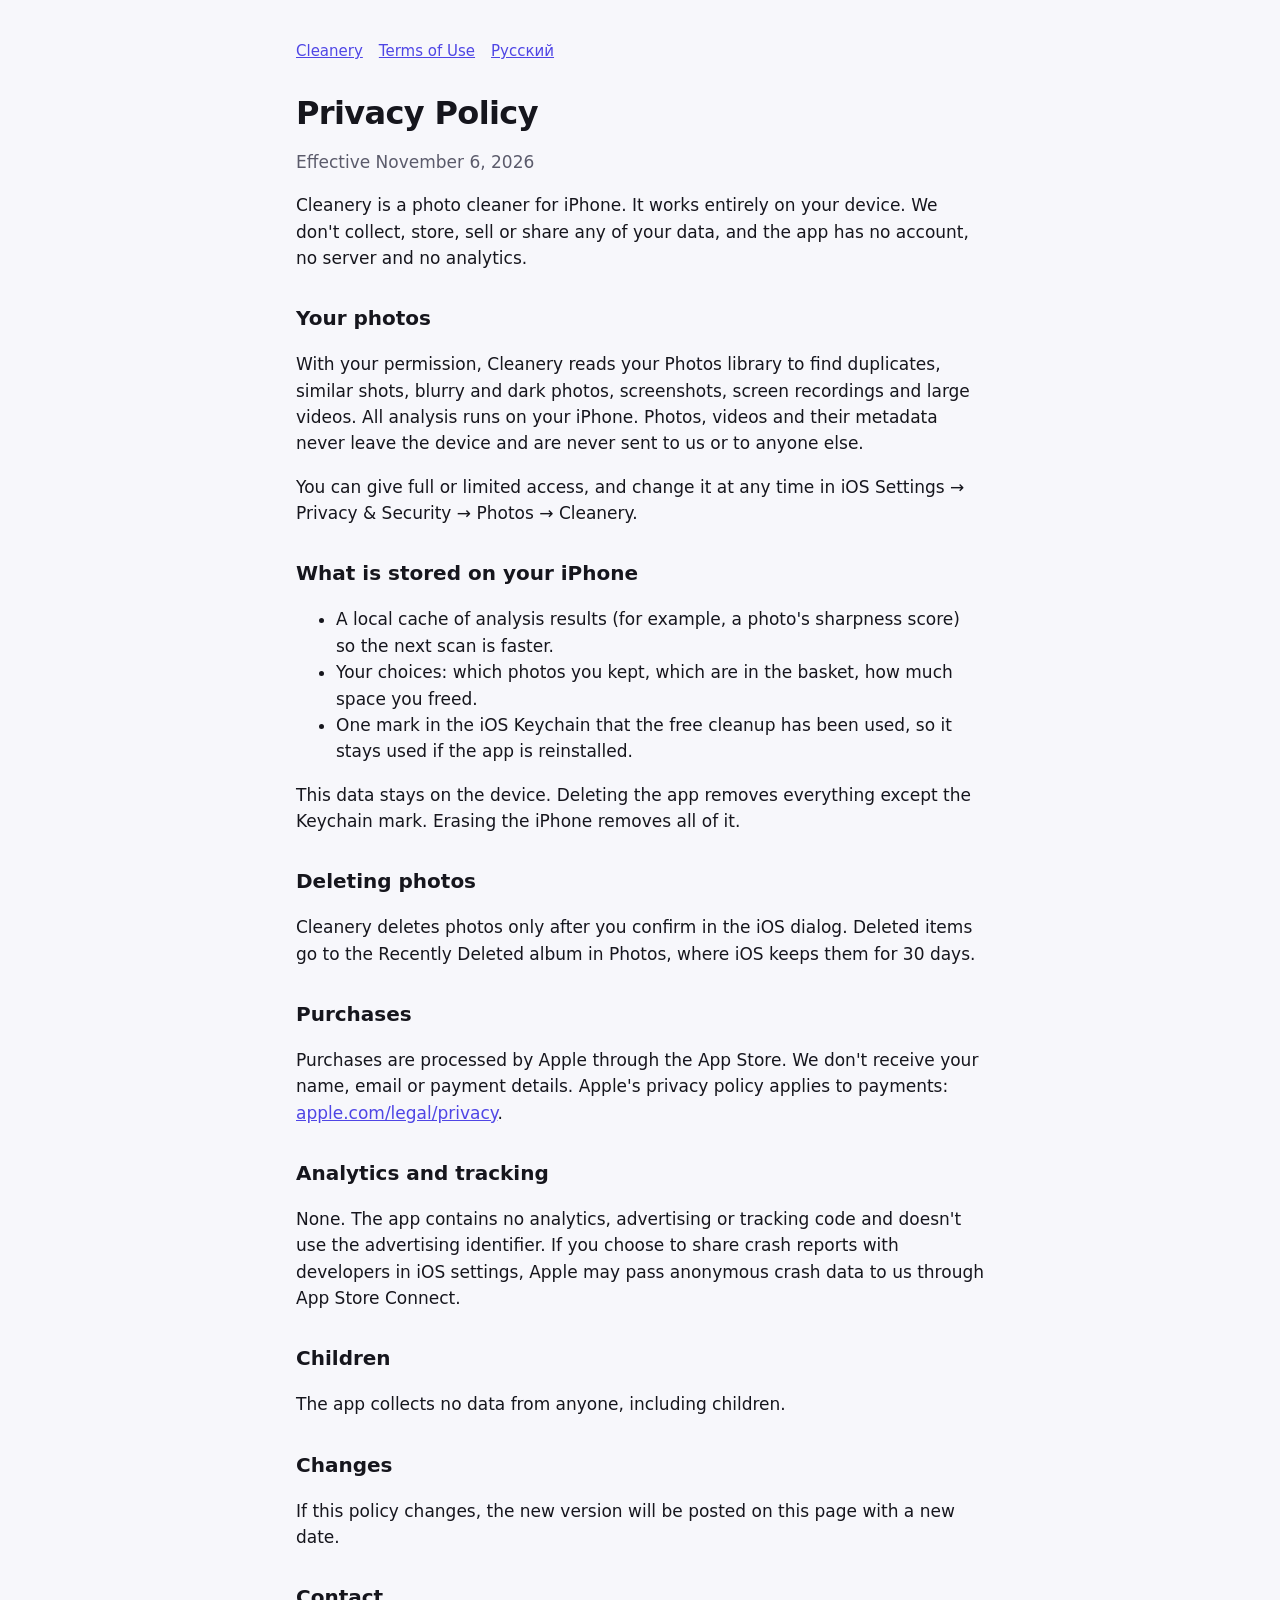
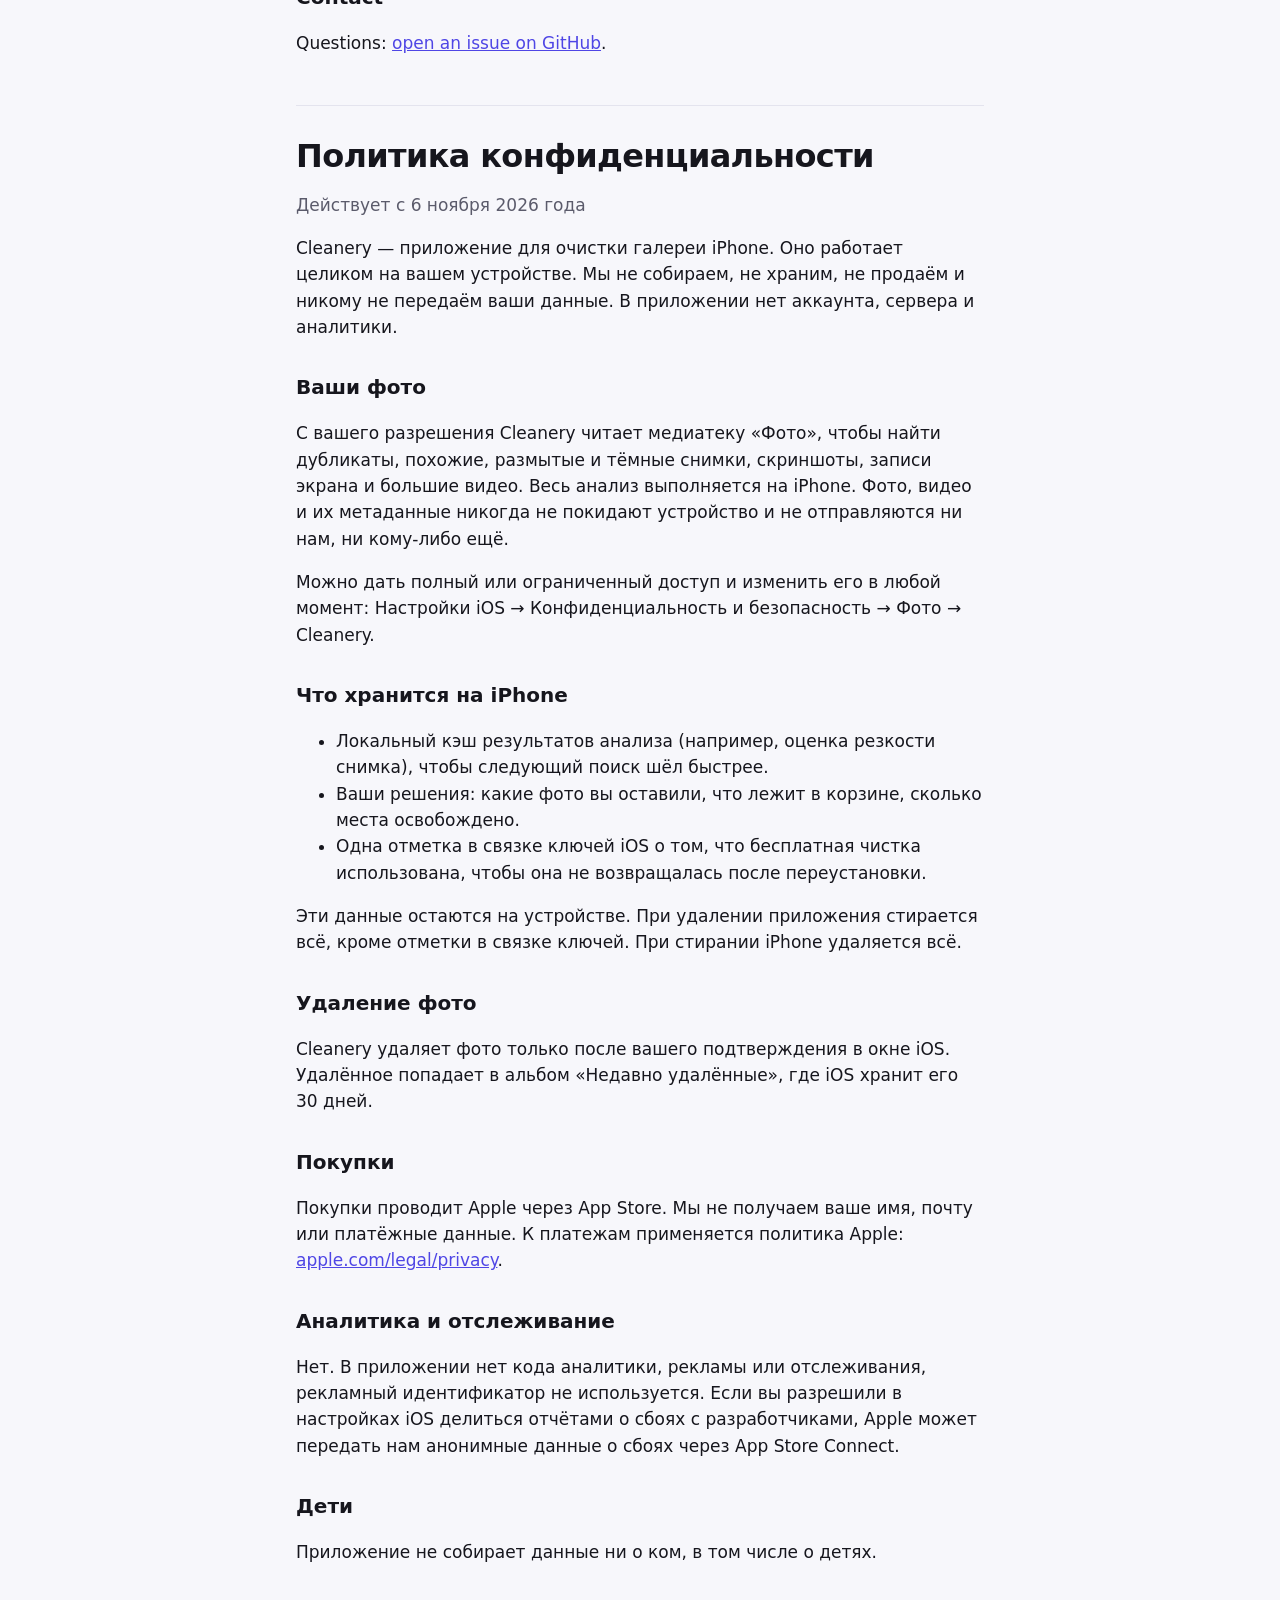
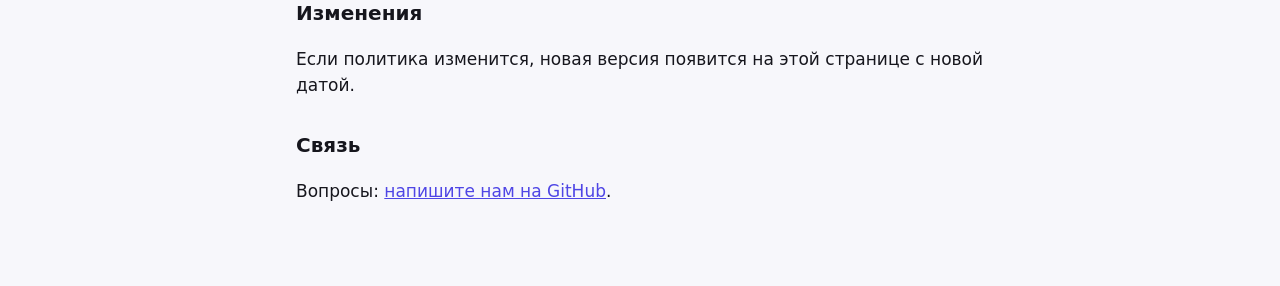
==== privacy/index.html @ 51f53373 "Cleanery site: landing, privacy policy, terms of use Co-Authored-By: Claude Opus 5.5 <noreply@anthro" ====
<!doctype html>
<html lang="en">
<head>
<meta charset="utf-8">
<meta name="viewport" content="width=device-width, initial-scale=1">
<title>Cleanery Privacy Policy</title>
<link rel="stylesheet" href="../style.css">
</head>
<body>
<main>
<nav><a href="../">Cleanery</a><a href="../terms/">Terms of Use</a><a href="#ru">Русский</a></nav>

<h1>Privacy Policy</h1>
<p class="muted">Effective November 6, 2026</p>

<p>Cleanery is a photo cleaner for iPhone. It works entirely on your device. We don't collect, store, sell or share any of your data, and the app has no account, no server and no analytics.</p>

<h2>Your photos</h2>
<p>With your permission, Cleanery reads your Photos library to find duplicates, similar shots, blurry and dark photos, screenshots, screen recordings and large videos. All analysis runs on your iPhone. Photos, videos and their metadata never leave the device and are never sent to us or to anyone else.</p>
<p>You can give full or limited access, and change it at any time in iOS Settings → Privacy &amp; Security → Photos → Cleanery.</p>

<h2>What is stored on your iPhone</h2>
<ul>
<li>A local cache of analysis results (for example, a photo's sharpness score) so the next scan is faster.</li>
<li>Your choices: which photos you kept, which are in the basket, how much space you freed.</li>
<li>One mark in the iOS Keychain that the free cleanup has been used, so it stays used if the app is reinstalled.</li>
</ul>
<p>This data stays on the device. Deleting the app removes everything except the Keychain mark. Erasing the iPhone removes all of it.</p>

<h2>Deleting photos</h2>
<p>Cleanery deletes photos only after you confirm in the iOS dialog. Deleted items go to the Recently Deleted album in Photos, where iOS keeps them for 30 days.</p>

<h2>Purchases</h2>
<p>Purchases are processed by Apple through the App Store. We don't receive your name, email or payment details. Apple's privacy policy applies to payments: <a href="https://www.apple.com/legal/privacy/">apple.com/legal/privacy</a>.</p>

<h2>Analytics and tracking</h2>
<p>None. The app contains no analytics, advertising or tracking code and doesn't use the advertising identifier. If you choose to share crash reports with developers in iOS settings, Apple may pass anonymous crash data to us through App Store Connect.</p>

<h2>Children</h2>
<p>The app collects no data from anyone, including children.</p>

<h2>Changes</h2>
<p>If this policy changes, the new version will be posted on this page with a new date.</p>

<h2>Contact</h2>
<p>Questions: <a href="https://github.com/cleanery-app/cleanery-app.github.io/issues">open an issue on GitHub</a>.</p>

<section class="lang" id="ru" lang="ru">
<h1>Политика конфиденциальности</h1>
<p class="muted">Действует с 6 ноября 2026 года</p>

<p>Cleanery — приложение для очистки галереи iPhone. Оно работает целиком на вашем устройстве. Мы не собираем, не храним, не продаём и никому не передаём ваши данные. В приложении нет аккаунта, сервера и аналитики.</p>

<h2>Ваши фото</h2>
<p>С вашего разрешения Cleanery читает медиатеку «Фото», чтобы найти дубликаты, похожие, размытые и тёмные снимки, скриншоты, записи экрана и большие видео. Весь анализ выполняется на iPhone. Фото, видео и их метаданные никогда не покидают устройство и не отправляются ни нам, ни кому-либо ещё.</p>
<p>Можно дать полный или ограниченный доступ и изменить его в любой момент: Настройки iOS → Конфиденциальность и безопасность → Фото → Cleanery.</p>

<h2>Что хранится на iPhone</h2>
<ul>
<li>Локальный кэш результатов анализа (например, оценка резкости снимка), чтобы следующий поиск шёл быстрее.</li>
<li>Ваши решения: какие фото вы оставили, что лежит в корзине, сколько места освобождено.</li>
<li>Одна отметка в связке ключей iOS о том, что бесплатная чистка использована, чтобы она не возвращалась после переустановки.</li>
</ul>
<p>Эти данные остаются на устройстве. При удалении приложения стирается всё, кроме отметки в связке ключей. При стирании iPhone удаляется всё.</p>

<h2>Удаление фото</h2>
<p>Cleanery удаляет фото только после вашего подтверждения в окне iOS. Удалённое попадает в альбом «Недавно удалённые», где iOS хранит его 30 дней.</p>

<h2>Покупки</h2>
<p>Покупки проводит Apple через App Store. Мы не получаем ваше имя, почту или платёжные данные. К платежам применяется политика Apple: <a href="https://www.apple.com/legal/privacy/ru/">apple.com/legal/privacy</a>.</p>

<h2>Аналитика и отслеживание</h2>
<p>Нет. В приложении нет кода аналитики, рекламы или отслеживания, рекламный идентификатор не используется. Если вы разрешили в настройках iOS делиться отчётами о сбоях с разработчиками, Apple может передать нам анонимные данные о сбоях через App Store Connect.</p>

<h2>Дети</h2>
<p>Приложение не собирает данные ни о ком, в том числе о детях.</p>

<h2>Изменения</h2>
<p>Если политика изменится, новая версия появится на этой странице с новой датой.</p>

<h2>Связь</h2>
<p>Вопросы: <a href="https://github.com/cleanery-app/cleanery-app.github.io/issues">напишите нам на GitHub</a>.</p>
</section>
</main>
</body>
</html>
---- style.css ----
:root{--bg:#f7f7fb;--text:#16161d;--muted:#5b5b6b;--accent:#4F46E5;--card:#fff;--line:#e4e4ee}
@media (prefers-color-scheme:dark){:root{--bg:#0e0e14;--text:#f2f2f7;--muted:#a3a3b5;--accent:#8b84ff;--card:#17171f;--line:#2a2a36}}
*{box-sizing:border-box}
body{margin:0;background:var(--bg);color:var(--text);font:17px/1.55 -apple-system,BlinkMacSystemFont,"Segoe UI",system-ui,sans-serif}
main{max-width:720px;margin:0 auto;padding:40px 16px 64px}
h1{font-size:2rem;line-height:1.15;letter-spacing:-.02em;margin:0 0 8px}
h2{font-size:1.25rem;margin:32px 0 8px}
p,li{color:var(--text)}
.muted{color:var(--muted)}
a{color:var(--accent)}
nav{display:flex;gap:16px;flex-wrap:wrap;margin-bottom:32px;font-size:15px}
.lang{border-top:1px solid var(--line);margin-top:48px;padding-top:32px}
.card{background:var(--card);border:1px solid var(--line);border-radius:16px;padding:20px;margin:16px 0}
img.icon{width:96px;height:96px;border-radius:22px}
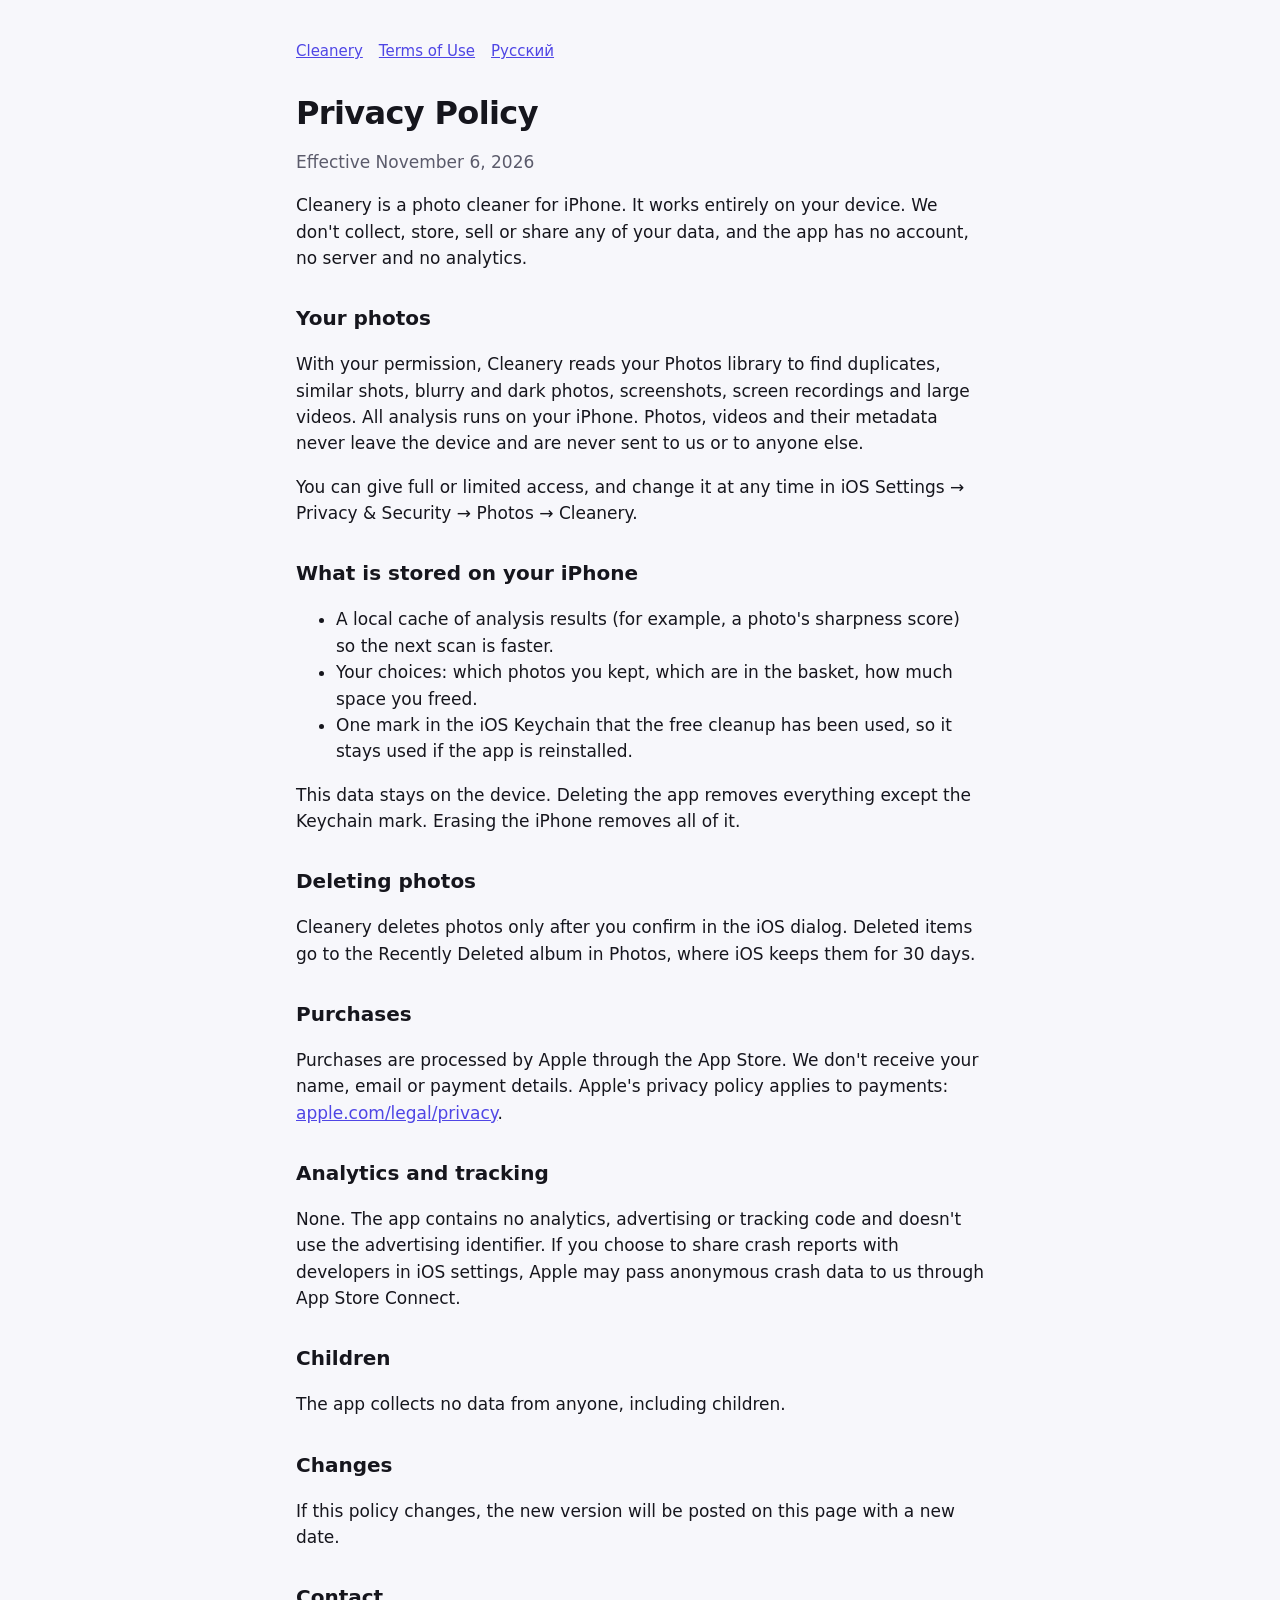
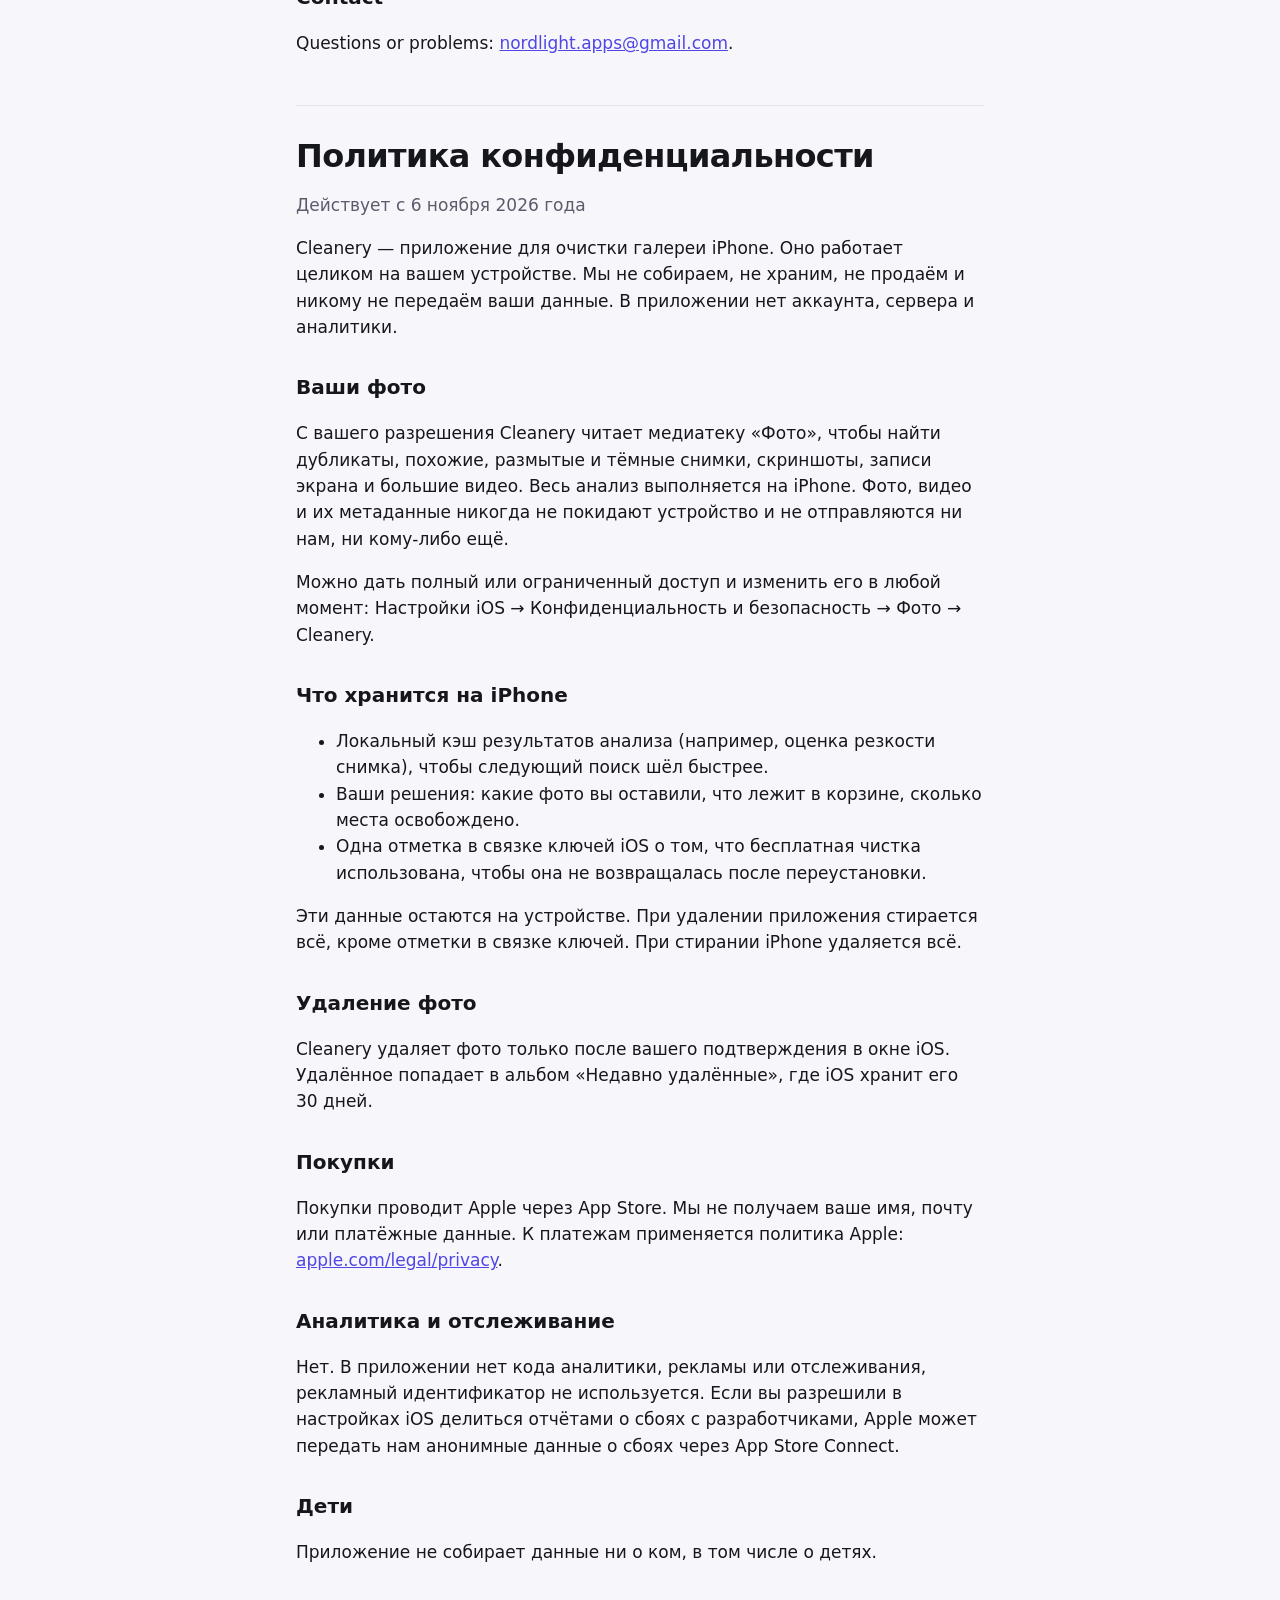
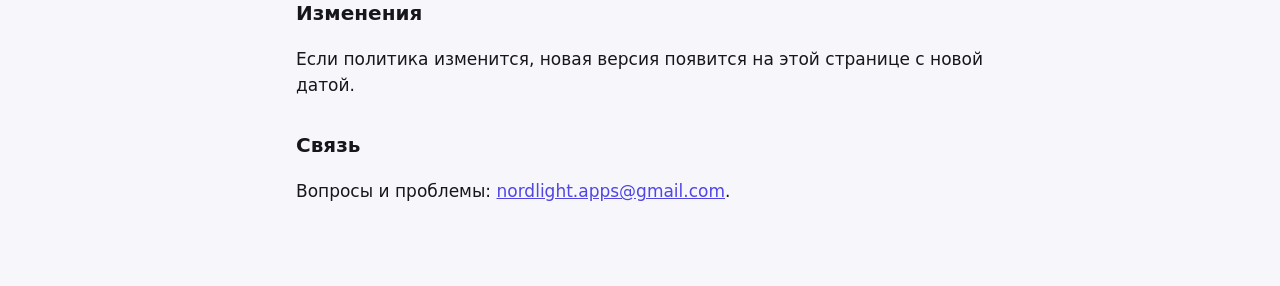
==== commit 5036a2a6: "Support by email: nordlight.apps@gmail.com Co-Authored-By: Claude Opus 5.5 <noreply@anthropic.com>" ====
--- a/privacy/index.html
+++ b/privacy/index.html
@@ -43,7 +43,7 @@
 <p>If this policy changes, the new version will be posted on this page with a new date.</p>
 
 <h2>Contact</h2>
-<p>Questions: <a href="https://github.com/cleanery-app/cleanery-app.github.io/issues">open an issue on GitHub</a>.</p>
+<p>Questions or problems: <a href="mailto:nordlight.apps@gmail.com?subject=Cleanery%20support">nordlight.apps@gmail.com</a>.</p>
 
 <section class="lang" id="ru" lang="ru">
 <h1>Политика конфиденциальности</h1>
@@ -79,7 +79,7 @@
 <p>Если политика изменится, новая версия появится на этой странице с новой датой.</p>
 
 <h2>Связь</h2>
-<p>Вопросы: <a href="https://github.com/cleanery-app/cleanery-app.github.io/issues">напишите нам на GitHub</a>.</p>
+<p>Вопросы и проблемы: <a href="mailto:nordlight.apps@gmail.com?subject=Cleanery%20%E2%80%94%20%D0%BF%D0%BE%D0%B4%D0%B4%D0%B5%D1%80%D0%B6%D0%BA%D0%B0">nordlight.apps@gmail.com</a>.</p>
 </section>
 </main>
 </body>
